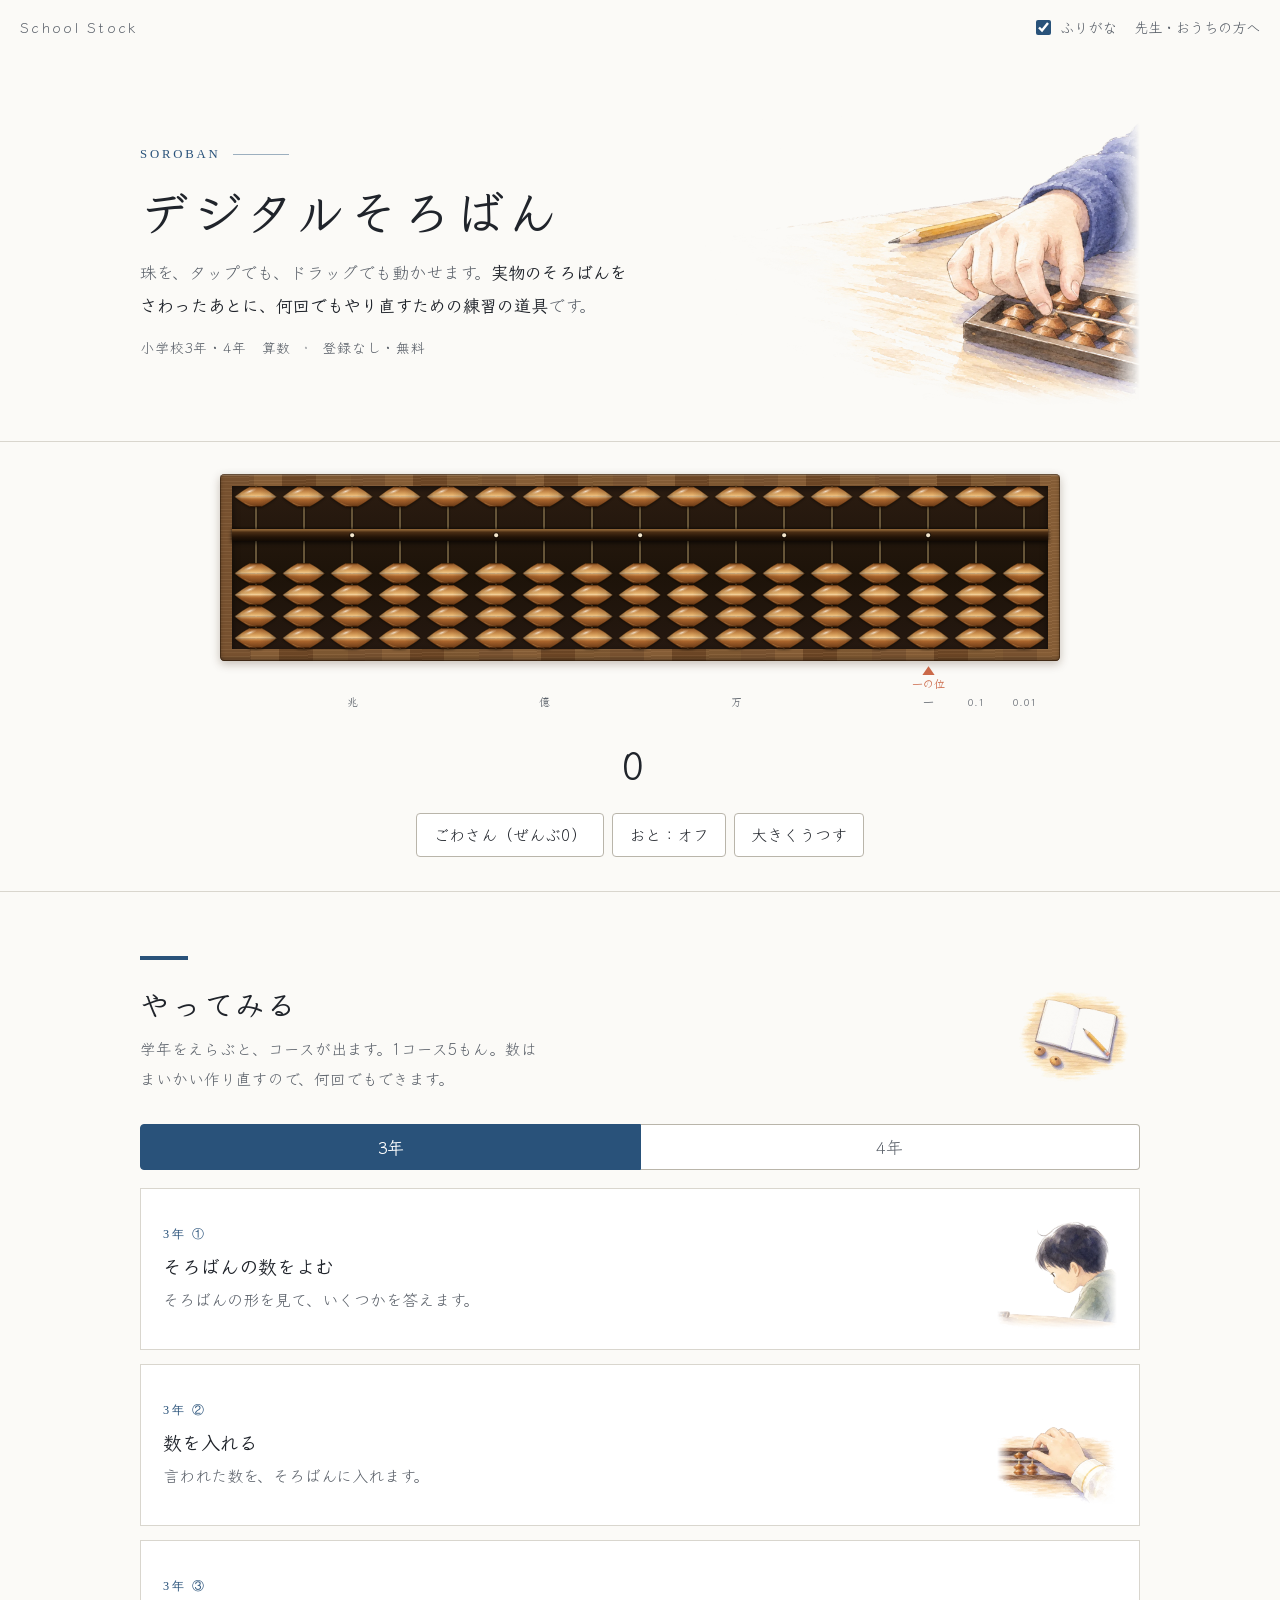
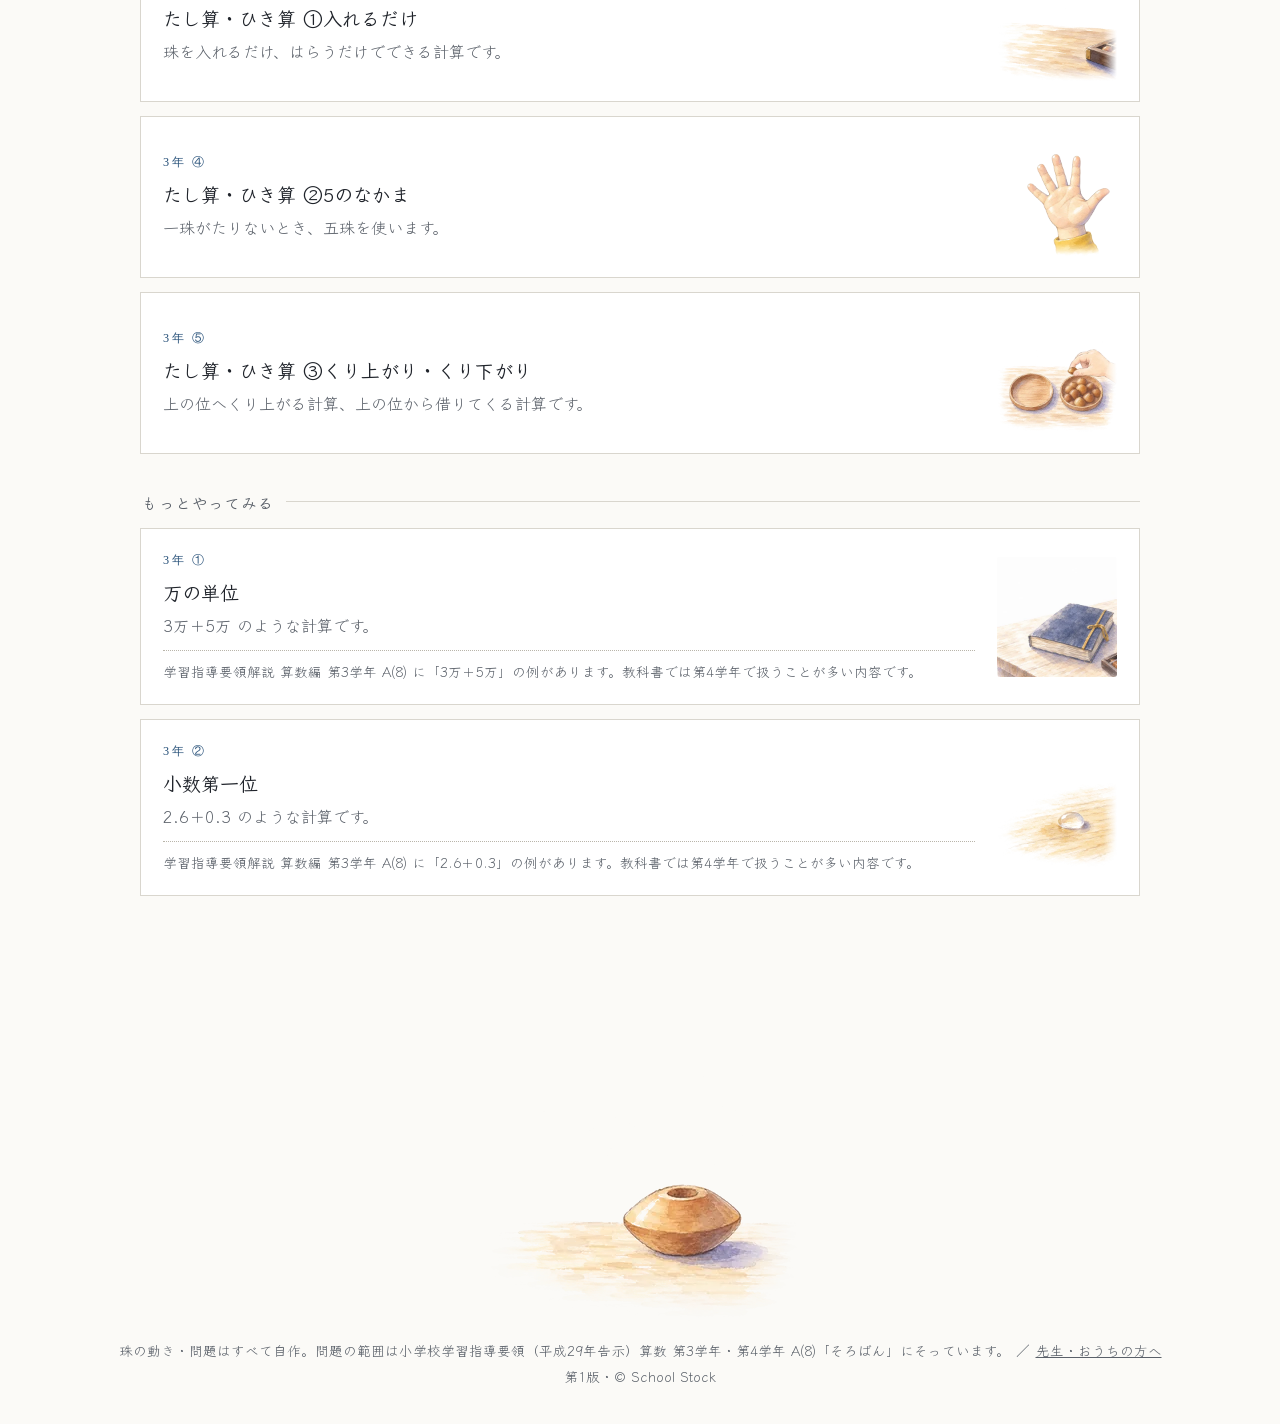
==== index.html @ 8eaa0b6b "デジタルそろばん 第1版 ブラウザでさわれる、本物に近いそろばん。珠はタップでもドラッグでも動き、 実物と同じ連動（一珠をまとめて上げ下げ）と慣性・木の音（既定オフ）がある。  小学校学習指導要領（平" ====
<!doctype html>
<html lang="ja">
  <head>
    <meta charset="utf-8">
    <meta name="viewport" content="width=device-width, initial-scale=1">
    <meta name="description" content="ブラウザでさわれる、本物に近いそろばん。珠はタップでもドラッグでも動きます。小学校3年・4年の算数（学習指導要領 A(8) そろばん）にそった練習問題つき。登録なし・無料。">
    <title>デジタルそろばん | School Stock</title>
    <link rel="preconnect" href="https://fonts.googleapis.com">
    <link rel="preconnect" href="https://fonts.gstatic.com" crossorigin>
    <link href="https://fonts.googleapis.com/css2?family=Klee+One:wght@400;600&display=swap" rel="stylesheet">
    <link rel="stylesheet" href="assets/styles.css?v=1">
    <link rel="stylesheet" href="assets/soroban.css?v=1">
    <link rel="stylesheet" href="assets/drill.css?v=1">
  </head>
  <body>

    <!-- 珠のかたち。1つだけ描いて、85こぶん使いまわす。 -->
    <svg width="0" height="0" style="position:absolute" aria-hidden="true" focusable="false"><defs>
      <linearGradient id="sbUp" x1="0" y1="0" x2="0" y2="1">
        <stop offset="0"   stop-color="#8b5224"/>
        <stop offset=".30" stop-color="#b3743a"/>
        <stop offset=".74" stop-color="#dfa964"/>
        <stop offset="1"   stop-color="#f2cd93"/>
      </linearGradient>
      <linearGradient id="sbDn" x1="0" y1="0" x2="0" y2="1">
        <stop offset="0"   stop-color="#dba463"/>
        <stop offset=".30" stop-color="#a9642c"/>
        <stop offset=".78" stop-color="#7b451c"/>
        <stop offset="1"   stop-color="#5c3212"/>
      </linearGradient>
      <linearGradient id="sbSide" x1="0" y1="0" x2="1" y2="0">
        <stop offset="0"   stop-color="#331906" stop-opacity=".62"/>
        <stop offset=".17" stop-color="#331906" stop-opacity=".14"/>
        <stop offset=".40" stop-color="#331906" stop-opacity="0"/>
        <stop offset=".62" stop-color="#331906" stop-opacity="0"/>
        <stop offset=".84" stop-color="#331906" stop-opacity=".18"/>
        <stop offset="1"   stop-color="#331906" stop-opacity=".66"/>
      </linearGradient>
      <radialGradient id="sbSpec" cx=".5" cy=".5" r=".5">
        <stop offset="0"   stop-color="#fff7ea" stop-opacity=".8"/>
        <stop offset=".5"  stop-color="#fff7ea" stop-opacity=".24"/>
        <stop offset="1"   stop-color="#fff7ea" stop-opacity="0"/>
      </radialGradient>
      <symbol id="bead" viewBox="0 0 120 60" preserveAspectRatio="none">
        <!-- 上半分：木を挽いたゆるい丸みをつける -->
        <path d="M2 30 C18 17 30 9 44 2 L76 2 C90 9 102 17 118 30 Z" fill="url(#sbUp)"/>
        <!-- 下半分 -->
        <path d="M2 30 C18 43 30 51 44 58 L76 58 C90 51 102 43 118 30 Z" fill="url(#sbDn)"/>
        <!-- 左右の端は向こうへ回りこむので落とす -->
        <path d="M2 30 C18 17 30 9 44 2 L76 2 C90 9 102 17 118 30 C102 43 90 51 76 58 L44 58 C30 51 18 43 2 30 Z" fill="url(#sbSide)"/>
        <!-- いちばん太いところの光 -->
        <path d="M6 30 H114" stroke="#ffeacb" stroke-opacity=".55" stroke-width="1.6" stroke-linecap="round"/>
        <!-- 下からの照り返し -->
        <path d="M30 47 C44 54 52 56 60 56.6" stroke="#f0bd7c" stroke-opacity=".28" stroke-width="2.2" fill="none" stroke-linecap="round"/>
        <!-- 映りこみ -->
        <ellipse cx="44" cy="15" rx="21" ry="6" fill="url(#sbSpec)" transform="rotate(-21 44 15)"/>
        <!-- 軸の通る穴のふち -->
        <path d="M44 3 H76" stroke="#3d1f08" stroke-opacity=".6" stroke-width="3"/>
        <path d="M44 57" stroke="none"/>
        <path d="M44 57 H76" stroke="#280f03" stroke-opacity=".65" stroke-width="3"/>
        <!-- 輪かく -->
        <path d="M2 30 C18 17 30 9 44 2 L76 2 C90 9 102 17 118 30 C102 43 90 51 76 58 L44 58 C30 51 18 43 2 30 Z" fill="none" stroke="#3f2207" stroke-opacity=".6" stroke-width="1.4"/>
      </symbol>
    </defs></svg>

    <header class="topbar">
      <a class="brand" href="https://a-tozak.github.io/School_Stock/">School Stock</a>
      <nav aria-label="ページ">
        <label class="ruby-switch"><input type="checkbox" id="rubyToggle" checked>ふりがな</label>
        <a href="about.html">先生・おうちの方へ</a>
      </nav>
    </header>

    <main>
      <section class="hero">
        <div class="hero-inner">
          <div class="hero-text">
            <p class="eyebrow">Soroban</p>
            <h1 class="page-title ja-phrase">デジタルそろばん</h1>
            <p class="lede ja-phrase">珠を、タップでも、ドラッグでも動かせます。<strong>実物のそろばんをさわったあとに、何回でもやり直すための練習の道具</strong>です。</p>
            <p class="hero-meta">小学校3年・4年　算数<span class="dot">・</span>登録なし・無料</p>
          </div>
          <p class="hero-art"><img src="assets/img/hero.webp" alt="そろばんの珠に指をのせている子どもの水彩" width="1200" height="800"></p>
        </div>
      </section>

      <section class="board-sec">
      <div class="soroban-wrap" id="sorobanWrap">
        <div class="soroban" id="soroban">
          <div class="board">
            <div class="field" id="field" role="group" aria-label="そろばん">
              <div class="beam" id="beam" aria-hidden="true"></div>
            </div>
          </div>
          <div class="ones-row"><div class="ones-marker" id="onesMarker" style="--i:14" role="slider"
               aria-label="一の位のいちを決める" aria-valuemin="8" aria-valuemax="16" aria-valuenow="14" tabindex="0">
            <span class="tri" aria-hidden="true">▲</span><span class="lbl">一の位</span>
          </div></div>
          <div class="places" id="places" aria-hidden="true"></div>
        </div>
      </div>

      <p class="readout" aria-live="polite">
        <span class="num" id="readNum">0</span>
        <span class="kanji" id="readKanji"></span>
      </p>

      <div class="board-tools">
        <button type="button" class="btn" id="clearBtn">ごわさん（ぜんぶ0）</button>
        <button type="button" class="btn hide-on-stage" id="fitBtn" aria-pressed="false" hidden>ぜんぶ見る</button>
        <button type="button" class="btn hide-on-stage" id="soundBtn" aria-pressed="false">おと：オフ</button>
        <button type="button" class="btn hide-on-stage" id="stageBtn">大きくうつす</button>
        <button type="button" class="btn stage-only" id="revealBtn" aria-pressed="false">数を出す</button>
        <button type="button" class="btn stage-exit" id="stageExit">もどる</button>
      </div>
      </section>

      <section class="drill block" id="drill" aria-labelledby="drillTitle">
       <div class="wrap">
        <div class="sec-head">
          <div class="sec-head-text">
            <h2 id="drillTitle" class="ja-phrase">やってみる</h2>
            <p class="sec-lede ja-phrase">学年をえらぶと、コースが出ます。1コース5もん。数はまいかい作り直すので、何回でもできます。</p>
          </div>
          <p class="sec-motif"><img src="assets/img/motif_yatte.webp" alt="えんぴつとノートの水彩" loading="lazy"></p>
        </div>

        <div class="grade-tabs" role="tablist" aria-label="学年">
          <button type="button" class="gtab is-on" role="tab" aria-selected="true"  data-grade="3">3年</button>
          <button type="button" class="gtab"       role="tab" aria-selected="false" data-grade="4">4年</button>
        </div>

        <div class="course-list" id="courseList"></div>

        <div class="quiz" id="quiz" hidden>
          <div class="quiz-head">
            <button type="button" class="btn quiz-back" id="quizBack">← コースをえらぶ</button>
            <p class="quiz-count"><span id="qNow">1</span> / <span id="qTotal">5</span>もん</p>
          </div>
          <p class="quiz-course" id="quizCourse"></p>
          <p class="quiz-ask ja-phrase" id="quizAsk"></p>

          <div class="quiz-input" id="quizInput" hidden>
            <label class="visually-hidden" for="ansBox">こたえ</label>
            <input id="ansBox" type="text" inputmode="decimal" autocomplete="off" autocapitalize="off" spellcheck="false" enterkeyhint="done" placeholder="数を打つ">
          </div>

          <div class="quiz-tools">
            <button type="button" class="btn primary" id="checkBtn">こたえあわせ</button>
            <button type="button" class="btn" id="hintBtn">ヒントを見る</button>
            <button type="button" class="btn" id="nextBtn" hidden>つぎのもんだい →</button>
          </div>

          <p class="why-note ja-phrase" id="whyNote" hidden></p>
          <p class="beat-say" id="beatSay" hidden></p>
          <p class="judge" id="judge" aria-live="polite" hidden></p>
        </div>
       </div>
      </section>
    </main>

    <footer class="site-foot">
      <p class="f-art"><img src="assets/img/footer.webp" alt="そろばんの珠がひとつ置かれた机の水彩" loading="lazy"></p>
      <p class="ja-phrase">珠の動き・問題はすべて自作。問題の範囲は小学校学習指導要領（平成29年告示）算数 第3学年・第4学年 A(8)「そろばん」にそっています。<span class="sep">／</span><a href="about.html">先生・おうちの方へ</a></p>
      <p>第1版・© School Stock</p>
    </footer>

    <script src="assets/abacus.js?v=1"></script>
    <script src="assets/sound.js?v=1"></script>
    <script src="assets/soroban.js?v=1"></script>
    <script src="data/courses.js?v=1"></script>
    <script src="assets/drill.js?v=1"></script>
  </body>
</html>
---- assets/styles.css ----
/* デジタルそろばん — 土台
   デジタル英語辞典・デジタル国語辞典と同じトークンと書体をそのまま借りている。 */
:root {
  --paper: #fbfaf7;
  --white: #ffffff;
  --ink: #20242b;
  --ink-soft: #5a6069;
  --line: #d9d6ce;
  --line-dark: #b9b5aa;
  --ai: #29527a;        /* 藍 = メイン */
  --ai-soft: #eef3f8;
  --shu: #c3502b;       /* 朱 = 強調（最小限） */
  --midori: #2f7a54;    /* 正解のしるしにだけ使う */
  --font: "Klee One", "Klee", "UD デジタル 教科書体 N-R", "UDDigiKyokashoN-R", "Hiragino Sans", "Hiragino Kaku Gothic ProN", "Yu Gothic", system-ui, sans-serif;
  font-family: var(--font);
  font-size: 17px;
}

* { box-sizing: border-box; }
body {
  margin: 0;
  color: var(--ink);
  background: var(--paper);
  line-height: 1.85;
  line-break: strict;
  -webkit-text-size-adjust: 100%;
}
button, input, select { font: inherit; color: inherit; }
button { cursor: pointer; background: none; border: none; padding: 0; }
a { color: var(--ai); }
h1, h2, h3, p, dl, dd, figure, ol, ul { margin: 0; }
ol, ul { padding: 0; list-style: none; }
[hidden] { display: none !important; }

.visually-hidden {
  position: absolute; width: 1px; height: 1px;
  margin: -1px; padding: 0; overflow: hidden;
  clip: rect(0 0 0 0); border: 0;
}
.inner { width: min(1120px, calc(100% - 40px)); margin: 0 auto; }
.ja-phrase { word-break: auto-phrase; text-wrap: pretty; }
.nowrap-term { white-space: nowrap; }

/* ふりがな */
ruby { ruby-align: center; }
rt { font-size: 0.5em; font-weight: 400; color: var(--ink-soft); letter-spacing: 0; }
body.no-ruby rt { display: none; }

/* ===== 上の帯 ===== */
.topbar {
  display: flex; align-items: center; justify-content: space-between;
  gap: 12px; padding: 14px 20px; font-size: 0.85rem;
}
.topbar .brand { color: var(--ink-soft); text-decoration: none; letter-spacing: 0.16em; }
.topbar nav { display: flex; align-items: center; gap: 18px; }
.topbar nav a { color: var(--ink-soft); text-decoration: none; white-space: nowrap; }
.topbar nav a:hover { color: var(--ink); text-decoration: underline; }
.topbar .brand { white-space: nowrap; }
.ruby-switch { display: inline-flex; align-items: center; gap: 6px; color: var(--ink-soft); cursor: pointer; white-space: nowrap; }
.ruby-switch input { width: 15px; height: 15px; accent-color: var(--ai); }

/* ===== 下の帯 ===== */
.site-foot {
  padding: 26px 20px 34px; text-align: center;
  font-size: 0.8rem; color: var(--ink-soft); line-height: 1.9;
}
.site-foot a { color: var(--ink-soft); }
.site-foot .sep { margin: 0 6px; }

/* ===== ボタンの型（藍1色・角丸は最小） ===== */
.btn {
  display: inline-flex; align-items: center; justify-content: center; gap: 6px;
  min-height: 44px; padding: 0 16px;
  border: 1.5px solid var(--line-dark); border-radius: 4px;
  background: var(--white); color: var(--ink);
  font-size: 0.95rem; white-space: nowrap;
  transition: border-color .12s, background .12s;
}
.btn:hover { border-color: var(--ai); }
.btn:active { background: var(--ai-soft); }
.btn.is-on { border-color: var(--ai); background: var(--ai-soft); color: var(--ai); }
.btn.primary { background: var(--ai); border-color: var(--ai); color: #fff; }
.btn.primary:hover { background: #1f4160; }
.btn:focus-visible { outline: 3px solid var(--ai); outline-offset: 2px; }

@media (max-width: 600px) {
  .topbar { padding: 12px 14px; font-size: 0.78rem; }
  .topbar nav { gap: 10px; }
  .topbar .brand { letter-spacing: 0.08em; }
}
@media (prefers-reduced-motion: reduce) {
  * { transition: none !important; animation: none !important; }
}
---- assets/soroban.css ----
/* デジタルそろばん — 盤の描画
   ここだけ design-system のフラット原則の外。UIではなく「教具そのものの再現」なので、
   木目と立体感を入れる。まわりのボタン・パネルは styles.css の型のまま。 */

.soroban-wrap {
  /* 指で押せる大きさを下限にする。せまい画面でははみ出して横にスクロールする。
     「ぜんぶ見る」を押すと、17けたを縮めて画面に収める。 */
  --pitch: clamp(34px, calc((100vw - 48px) / 17), 48px);
  --bw: calc(var(--pitch) * 0.90);
  --u: calc(var(--bw) / 2);                    /* 珠の高さ＝たての1めもり */
  --beam: max(8px, calc(var(--u) * 0.54));
  --frame: max(9px, calc(var(--u) * 0.55));
  display: flex; flex-direction: column; align-items: center;
  padding: 6px 0 2px;
  overflow-x: auto;
  overscroll-behavior-x: contain;
}
.soroban-wrap::-webkit-scrollbar { height: 6px; }
.soroban-wrap::-webkit-scrollbar-thumb { background: var(--line-dark); border-radius: 3px; }

.soroban { flex: none; user-select: none; -webkit-user-select: none; touch-action: none; }
/* ぜんぶ見る（17けたを画面幅に収める） */
.soroban-wrap.fit-all { --pitch: calc((100vw - 34px) / 17); overflow-x: hidden; }

/* ===== 木の枠 ===== */
.board {
  position: relative;
  padding: var(--frame);
  border-radius: calc(var(--frame) * 0.35);
  background:
    linear-gradient(180deg, rgba(255,246,230,.20) 0 2px, rgba(0,0,0,0) 2px),
    repeating-linear-gradient(179deg,
      rgba(255,236,208,.055) 0 1px, rgba(0,0,0,.05) 1px 3px, rgba(255,236,208,.03) 3px 4px, rgba(0,0,0,.035) 4px 7px),
    repeating-linear-gradient(91deg,
      #7b5431 0 34px, #8a6038 34px 62px, #6f4826 62px 96px, #815a33 96px 131px),
    #7a5330;
  box-shadow:
    0 1px 0 rgba(255,240,220,.28) inset,
    0 -2px 4px rgba(0,0,0,.35) inset,
    0 3px 10px rgba(58,32,12,.28);
}
.board::after {                      /* 枠のふちの陰 */
  content: ""; position: absolute; inset: 0; pointer-events: none;
  border-radius: inherit;
  box-shadow: 0 0 0 1px rgba(40,22,8,.55) inset;
}

/* ===== 枠の内がわ ===== */
.field {
  position: relative;
  display: flex;
  background: linear-gradient(180deg, #2b1c11 0%, #1d1309 55%, #251810 100%);
  box-shadow: 0 2px 7px rgba(0,0,0,.55) inset;
}

/* ===== 桁 ===== */
.rod {
  position: relative; flex: none;
  width: var(--pitch);
  height: calc(7 * var(--u) + var(--beam));
}
.rail {
  position: absolute; top: 0; bottom: 0; left: 50%;
  width: max(2px, calc(var(--u) * 0.12));
  margin-left: calc(max(2px, calc(var(--u) * 0.12)) / -2);
  background: linear-gradient(90deg, #4a3a22 14%, #9d8a63 48%, #56452b 84%);
  box-shadow: 0 0 2px rgba(0,0,0,.6);
}
.rod.is-lit .rail { background: linear-gradient(90deg, #7c6a44, #f0dcb0 45%, #8c7650); }

/* ===== 珠 ===== */
.bead {
  position: absolute; left: 50%;
  width: var(--bw); height: var(--u);
  margin-left: calc(var(--bw) / -2);
  display: block;
  filter: drop-shadow(0 1px 1px rgba(0,0,0,.45));
  transition: transform 110ms cubic-bezier(.22,.85,.3,1);
  transform: translateY(calc(var(--y, 0) * var(--u)));
}
.bead.heaven { top: 0; }
.bead.earth  { top: calc(2 * var(--u) + var(--beam)); }
.soroban.is-dragging .bead { transition: none; }

/* ヒントで光らせる珠 */
.bead.is-hint { animation: beadPulse 1.1s ease-in-out infinite; }
@keyframes beadPulse {
  0%, 100% { filter: drop-shadow(0 1px 1px rgba(0,0,0,.45)); }
  50%      { filter: drop-shadow(0 0 7px #ffd98a) drop-shadow(0 0 14px #ffb347); }
}

/* ===== 梁（はり） ===== */
.beam {
  position: absolute; left: 0; right: 0;
  top: calc(2 * var(--u));
  height: var(--beam);
  background:
    linear-gradient(180deg, #8a6134 0 8%, #4a2d14 26%, #221307 68%, #120a03 100%);
  box-shadow: 0 2px 4px rgba(0,0,0,.65), 0 -1px 2px rgba(0,0,0,.45);
  pointer-events: none;
}
.beam .dot {
  position: absolute; top: 50%; left: calc((var(--i) + 0.5) * var(--pitch));
  width: max(3px, calc(var(--u) * 0.17)); aspect-ratio: 1;
  margin: 0; transform: translate(-50%, -50%);
  border-radius: 50%; background: #f3e6cd;
  box-shadow: 0 0 0 1px rgba(0,0,0,.4);
}

/* ===== 一の位のしるし ===== */
.ones-row {
  position: relative;
  height: 30px;
  margin: 2px var(--frame) 0;
}
.ones-marker {
  position: absolute; top: 0;
  left: calc((var(--i) + 0.5) * var(--pitch));
  transform: translateX(-50%);
  display: flex; flex-direction: column; align-items: center;
  color: var(--shu); cursor: grab; touch-action: none;
  transition: left 140ms cubic-bezier(.22,.85,.3,1);
}
.ones-marker:active { cursor: grabbing; }
.ones-marker .tri { font-size: 13px; line-height: 1; }
.ones-marker .lbl { font-size: 11px; line-height: 1.4; white-space: nowrap; }
.ones-marker.is-locked { cursor: default; opacity: .85; }

/* ===== 位の名前 ===== */
.places {
  position: relative; height: 18px;
  margin: 0 var(--frame) 4px;
  color: var(--ink-soft);
}
.places span {
  position: absolute; top: 0;
  left: calc((var(--i) + 0.5) * var(--pitch));
  transform: translateX(-50%);
  font-size: 11px; line-height: 1.5; white-space: nowrap;
}

/* ===== 読み取った数 ===== */
.readout {
  display: flex; flex-wrap: wrap; align-items: baseline; justify-content: center;
  gap: 4px 14px; margin: 10px auto 0; text-align: center;
}
.readout .num {
  font-size: clamp(1.5rem, 5.5vw, 2.3rem); font-weight: 600;
  letter-spacing: 0.02em; color: var(--ink);
  font-variant-numeric: tabular-nums;
}
.readout .kanji { font-size: 0.95rem; color: var(--ink-soft); }

/* ===== 盤のまわりのボタン ===== */
.board-tools {
  display: flex; flex-wrap: wrap; gap: 8px; justify-content: center;
  margin-top: 14px;
}

/* ===== 大きくうつすモード ===== */
body.stage { background: #14100c; }
body.stage .topbar,
body.stage .site-foot,
body.stage .drill,
body.stage .intro,
body.stage .board-tools .hide-on-stage { display: none !important; }
body.stage .soroban-wrap {
  --pitch: clamp(26px, calc((100vw - 40px) / 17), 96px);
  min-height: 100svh; justify-content: center; padding: 0;
}
/* 大きくうつしているときは、数をいったん伏せる。
   「いくつでしょう」と聞いてから出せるように。 */
body.stage .readout { position: fixed; top: 22px; left: 0; right: 0; margin: 0; }
body.stage .readout .num { color: #f6ecdc; }
body.stage .readout .kanji { color: #b6a892; }
body.stage .places { color: #b6a892; }
body.stage:not(.reveal) .readout { visibility: hidden; }
body.stage .stage-exit, body.stage .stage-only { display: inline-flex !important; }
.stage-exit, .stage-only { display: none; }
body.stage .board-tools { position: fixed; left: 50%; transform: translateX(-50%); bottom: 18px; margin: 0; }

@media (max-width: 600px) {
  .ones-marker .lbl { font-size: 10px; }
  .places span { font-size: 10px; }
}

/* ===== 使わない桁を落とす（3年の面）=====
   桁を消さずに暗くする。本物のそろばんは17桁のままで、見るところだけ明るくする。 */
.rod.is-dim .bead { opacity: .5; filter: saturate(.45) brightness(.72); }
.rod.is-dim .rail { opacity: .6; }
.rod.is-dim { pointer-events: none; }
.rod.is-dim .bead.is-hint { animation: none; }

/* ===== 手順の言いかた（1手ずつ）===== */
.beat-say {
  margin-top: 12px; padding: 10px 14px;
  border-left: 3px solid var(--ai);
  font-size: 1rem; color: var(--ink);
}
.beat-say b { color: var(--ai); font-weight: 600; }
.beat-say .why {
  display: block; margin-top: 4px;
  font-size: 0.88rem; color: var(--ink-soft);
  word-break: auto-phrase; text-wrap: pretty;
}

/* せまくて字が重なるときだけ、小数第二位の名前を下の段におろす */
.soroban-wrap.fit-all .places { height: 32px; }
.soroban-wrap.fit-all .places span { font-size: 10px; }
.soroban-wrap.fit-all .places span[data-row="2"] { top: 14px; }
---- assets/drill.css ----
/* デジタルそろばん — 上の説明と、問題のところ */

/* ===== 面の作り =====
   研究大会サイト（rika-kentaikai-2026）と同じ組み方にそろえている。
   面は色で塗り分けず、1本の細い罫で分ける。見出しの前に藍の短い棒を置く。 */
.wrap { width: min(1000px, calc(100% - 44px)); margin: 0 auto; }
.block { padding: 64px 0 74px; }
.block + .block,
.board-sec + .block { border-top: 1px solid var(--line); }

.eyebrow {
  display: flex; align-items: center; gap: 12px;
  font-family: Georgia, "Times New Roman", serif;
  font-size: 0.75rem; letter-spacing: 0.22em; text-transform: uppercase;
  color: var(--ai); margin-bottom: 10px;
}
.eyebrow::after { content: ""; height: 1px; width: 56px; background: var(--ai); opacity: .45; }

/* ===== ヒーロー ===== */
.hero { border-bottom: 1px solid var(--line); }
.hero-inner {
  width: min(1000px, calc(100% - 44px)); margin: 0 auto;
  padding: 44px 0 36px;
  display: grid; grid-template-columns: minmax(0, 54%) minmax(0, 46%);
  gap: 20px; align-items: center;
}
.hero-text { min-width: 0; }
.page-title {
  font-size: clamp(1.8rem, 5.2vw, 2.9rem); font-weight: 600;
  letter-spacing: 0.08em; line-height: 1.35; margin-bottom: 12px;
}
.lede {
  font-size: 1rem; color: var(--ink-soft); line-height: 1.95;
  max-width: 30em;
}
.lede strong { color: var(--ink); font-weight: 600; }
.hero-meta {
  margin-top: 14px; font-size: 0.82rem; color: var(--ink-soft);
  letter-spacing: 0.06em;
}
.hero-meta .dot { margin: 0 8px; opacity: .5; }
.hero-art { margin: 0; min-width: 0; }
.hero-art img { width: 100%; height: auto; display: block; }

/* ===== そろばんの節 ===== */
.board-sec { padding: 26px 0 34px; }

/* ===== 節の見出し ===== */
.sec-head {
  display: flex; align-items: flex-end; gap: 26px;
  justify-content: space-between; margin-bottom: 30px;
}
.sec-head-text { flex: 1; min-width: 0; }
.sec-head-text::before {
  content: ""; display: block;
  width: 48px; height: 4px; background: var(--ai); margin-bottom: 20px;
}
.sec-head h2 {
  font-size: clamp(1.3rem, 3vw, 1.75rem); font-weight: 600;
  letter-spacing: 0.06em; line-height: 1.55;
}
.sec-lede {
  margin-top: 8px; font-size: 0.92rem; color: var(--ink-soft);
  line-height: 1.9; max-width: 32em;
}
.sec-motif { width: 132px; flex-shrink: 0; margin: 0 0 -6px; }
.sec-motif img { width: 100%; height: auto; display: block; }

.grade-tabs { display: flex; gap: 0; margin: 16px 0 18px; }
.gtab {
  flex: 1; min-height: 46px; padding: 0 10px;
  border: 1.5px solid var(--line-dark); background: var(--white);
  color: var(--ink-soft); font-size: 1rem;
}
.gtab + .gtab { border-left: none; }
.gtab:first-child { border-radius: 4px 0 0 4px; }
.gtab:last-child { border-radius: 0 4px 4px 0; }
.gtab.is-on { background: var(--ai); border-color: var(--ai); color: #fff; font-weight: 600; }
.gtab:focus-visible { outline: 3px solid var(--ai); outline-offset: 2px; }

.course-group + .course-group { margin-top: 34px; }
.group-title {
  display: flex; align-items: center; gap: 12px;
  font-size: 0.9rem; color: var(--ink-soft); letter-spacing: 0.1em;
  margin-bottom: 12px; padding-left: 2px;
}
.group-title::after { content: ""; flex: 1; height: 1px; background: var(--line); }

.course {
  display: flex; align-items: center; gap: 22px;
  width: 100%; text-align: left;
  padding: 20px 22px; margin-bottom: 14px;
  border: 1px solid var(--line); border-radius: 0;
  background: var(--white);
  transition: border-color .12s, box-shadow .12s, transform .12s;
}
.course:hover { border-color: var(--ai); box-shadow: 4px 4px 0 var(--ai-soft); }
.course:focus-visible { outline: 3px solid var(--ai); outline-offset: 2px; }
.c-text { flex: 1; min-width: 0; }
.c-art { width: 120px; flex-shrink: 0; }
.c-art img { width: 100%; height: auto; display: block; }
/* 地が暗い絵（帳面・星空）は紙に溶けないので、そこだけ角をまるめて収める */
.c-art img.solid { border-radius: 3px; }

.cnum {
  display: block; font-family: Georgia, "Times New Roman", serif;
  font-size: 0.72rem; letter-spacing: 0.2em; color: var(--ai); margin-bottom: 5px;
}
.cname { display: block; font-size: 1.12rem; font-weight: 600; line-height: 1.6; }
.cdesc { display: block; font-size: 0.95rem; color: var(--ink-soft); line-height: 1.8; margin-top: 4px; }
.cnote {
  display: block; font-size: 0.8rem; color: var(--ink-soft);
  line-height: 1.75; margin-top: 10px; padding-top: 9px;
  border-top: 1px dotted var(--line-dark);
}

/* ===== 1問ずつ ===== */
.quiz { margin-top: 4px; }
.quiz-head { display: flex; align-items: center; justify-content: space-between; gap: 10px; }
.quiz-back { min-height: 40px; font-size: 0.88rem; }
.quiz-count { font-size: 0.85rem; color: var(--ink-soft); white-space: nowrap; }
.quiz-course {
  margin-top: 12px; font-size: 0.85rem; color: var(--ai);
  letter-spacing: 0.06em;
}
.quiz-ask { margin-top: 4px; font-size: 1.05rem; line-height: 1.8; }
.quiz-ask .formula {
  display: block; font-size: clamp(1.3rem, 5vw, 1.9rem); font-weight: 600;
  letter-spacing: 0.04em; line-height: 1.5; margin: 2px 0 4px;
}
.quiz-ask .howto { display: block; font-size: 1rem; color: var(--ink-soft); }
.quiz-ask .big { font-size: clamp(1.3rem, 5vw, 1.9rem); }

.quiz-input { margin-top: 12px; }
#ansBox {
  width: min(280px, 100%); height: 52px; padding: 0 16px;
  font-size: 1.2rem; letter-spacing: 0.04em;
  border: 1.5px solid var(--line-dark); border-radius: 4px;
  background: var(--white); outline: none;
  -webkit-appearance: none; appearance: none;
}
#ansBox:focus { border-color: var(--ai); }

.choices { display: grid; grid-template-columns: repeat(2, 1fr); gap: 8px; margin-top: 12px; }
.choice { min-height: 52px; font-size: 1.05rem; }

.quiz-tools { display: flex; flex-wrap: wrap; gap: 8px; margin-top: 14px; }

.judge {
  margin-top: 12px; padding: 11px 14px;
  border-left: 3px solid var(--line-dark);
  font-size: 0.95rem; line-height: 1.8;
  word-break: auto-phrase; text-wrap: pretty;
}
.judge.is-ok   { border-left-color: var(--ai); color: var(--ai); font-weight: 600; }
.judge.is-ng   { border-left-color: var(--line-dark); color: var(--ink); }
.judge.is-wait { border-left-color: var(--line-dark); color: var(--ink-soft); }

@media (max-width: 860px) {
  .hero-inner { grid-template-columns: 1fr; gap: 10px; padding: 26px 0 24px; }
  .hero-art { order: -1; width: min(420px, 100%); margin: 0 auto; }
  .hero-text { text-align: center; }
  .lede, .hero-meta { margin-left: auto; margin-right: auto; }
  .eyebrow { justify-content: center; }
  .eyebrow::after { width: 36px; }
  .sec-head-text::before { margin-left: 0; }
}
@media (max-width: 600px) {
  .choices { grid-template-columns: 1fr; }
  .block { padding: 44px 0 50px; }
  .sec-motif { width: 88px; }
  .sec-head { gap: 16px; margin-bottom: 24px; }
  .course { gap: 14px; padding: 16px 16px; }
  .c-art { width: 84px; }
  .cname { font-size: 1.05rem; }
}

/* なぜそう動かすか（コースの1問目だけ／2けたの回はいつも） */
.why-note {
  margin-top: 12px; padding: 11px 14px;
  background: var(--ai-soft); border-left: 3px solid var(--ai);
  font-size: 0.98rem; line-height: 1.8; color: var(--ink);
  word-break: auto-phrase; text-wrap: pretty;
}
.why-note strong { font-weight: 600; }
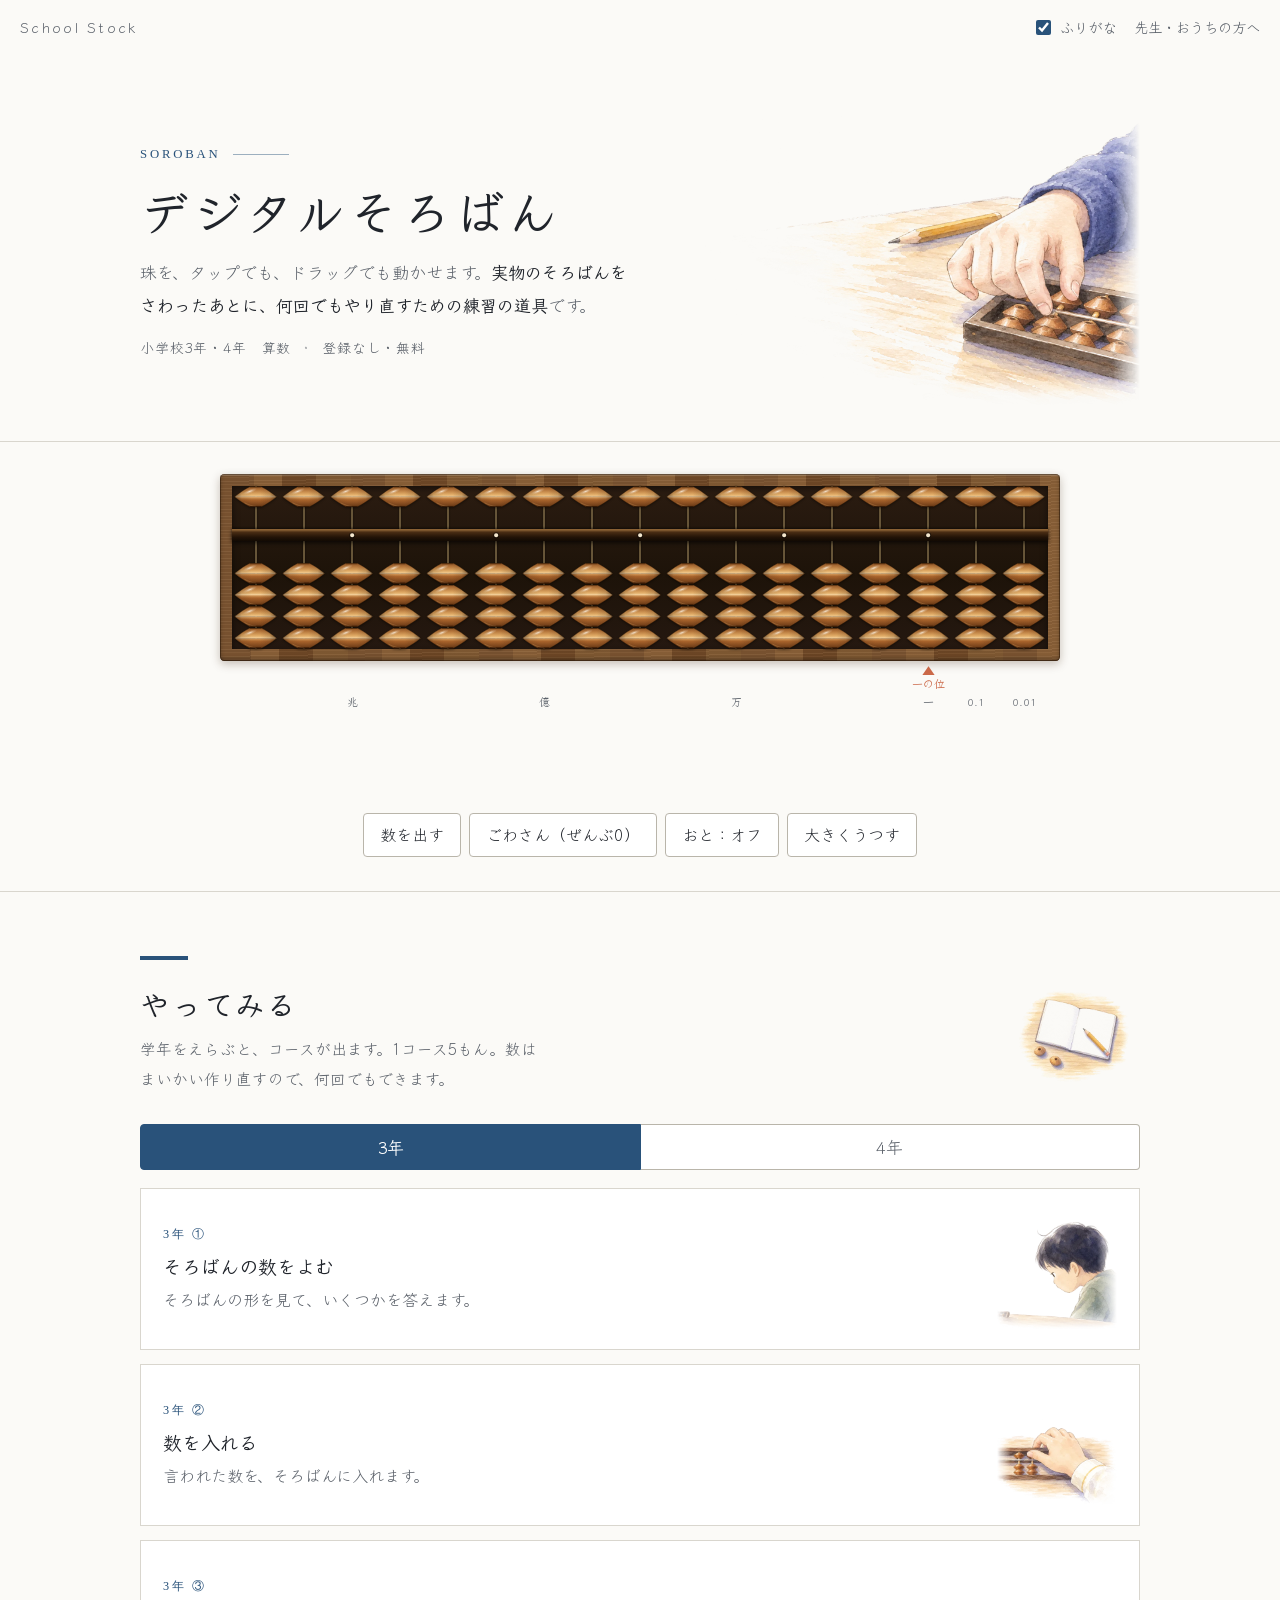
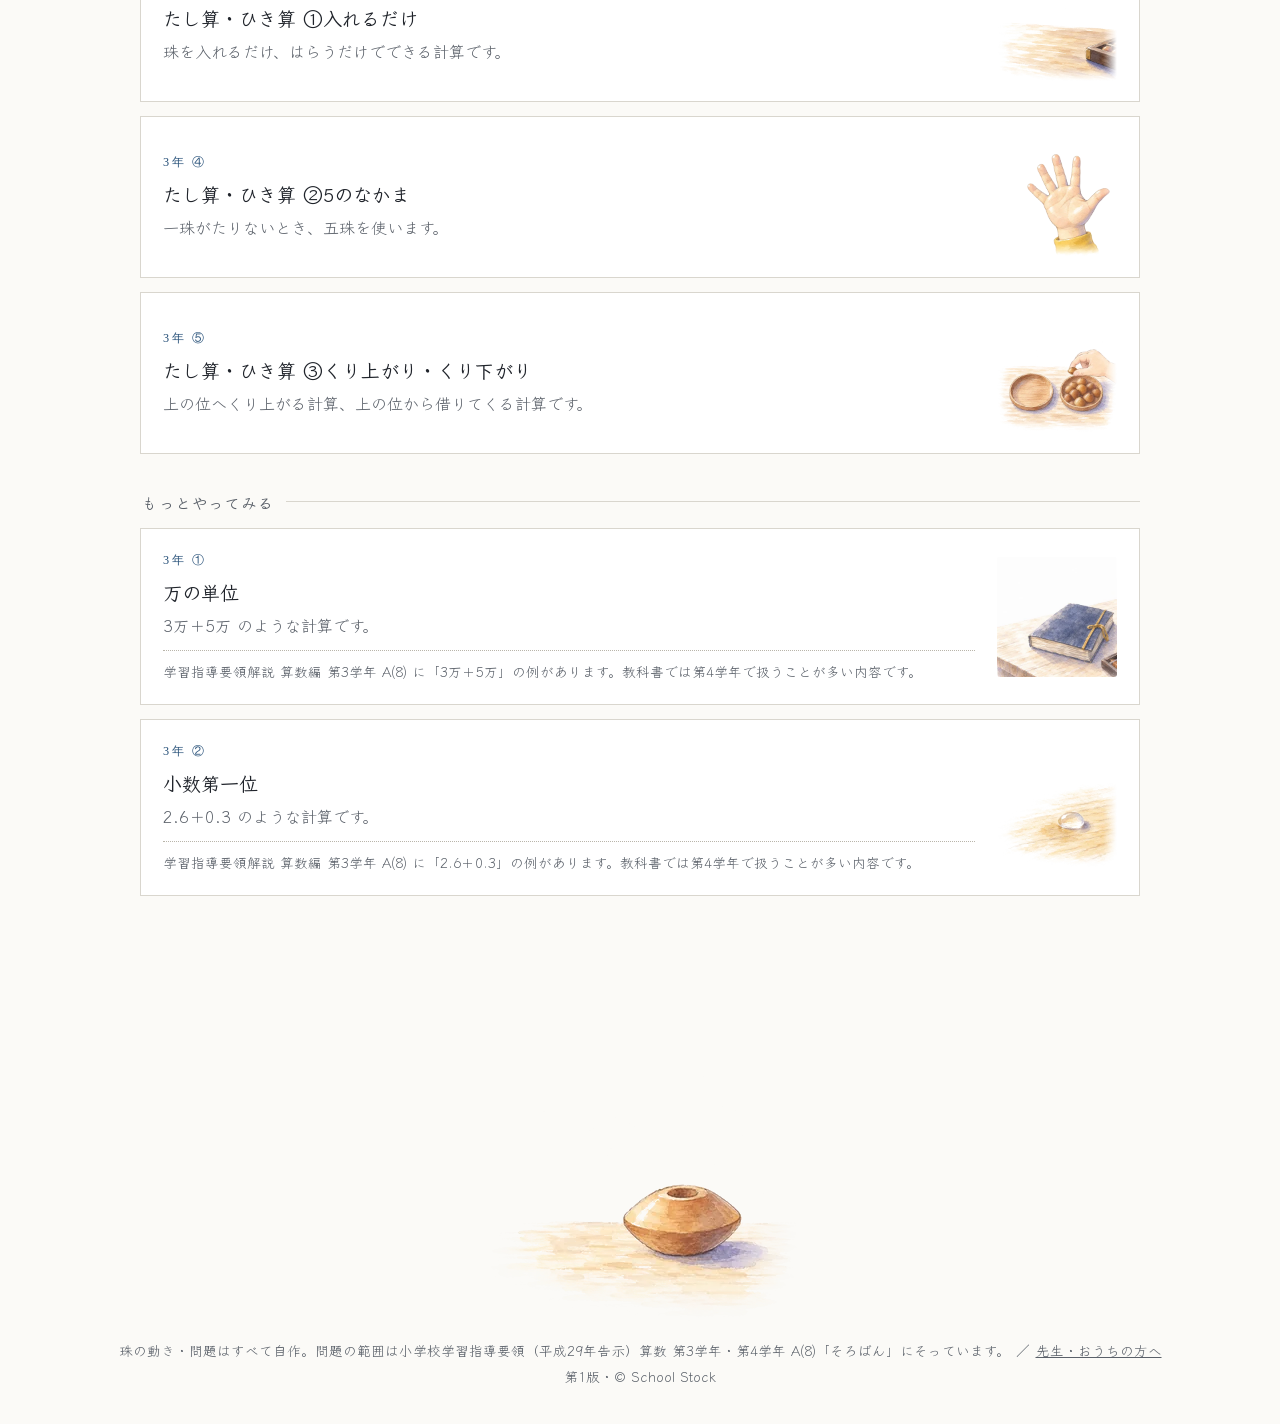
==== commit b12512c6: "数はふだん伏せる／大きくうつすときの重なりを直す - 読み取った数を自動で出すのをやめ、「数を出す」で見せる形にした。   珠を読むのが先で、数はたしかめに使うもの。場所は空けたまま隠すので、   出" ====
--- a/index.html
+++ b/index.html
@@ -8,9 +8,9 @@
     <link rel="preconnect" href="https://fonts.googleapis.com">
     <link rel="preconnect" href="https://fonts.gstatic.com" crossorigin>
     <link href="https://fonts.googleapis.com/css2?family=Klee+One:wght@400;600&display=swap" rel="stylesheet">
-    <link rel="stylesheet" href="assets/styles.css?v=1">
-    <link rel="stylesheet" href="assets/soroban.css?v=1">
-    <link rel="stylesheet" href="assets/drill.css?v=1">
+    <link rel="stylesheet" href="assets/styles.css?v=2">
+    <link rel="stylesheet" href="assets/soroban.css?v=2">
+    <link rel="stylesheet" href="assets/drill.css?v=2">
   </head>
   <body>
 
@@ -100,17 +100,17 @@
         </div>
       </div>
 
-      <p class="readout" aria-live="polite">
+      <p class="readout" id="readout" aria-live="polite">
         <span class="num" id="readNum">0</span>
         <span class="kanji" id="readKanji"></span>
       </p>
 
       <div class="board-tools">
+        <button type="button" class="btn" id="revealBtn" aria-pressed="false">数を出す</button>
         <button type="button" class="btn" id="clearBtn">ごわさん（ぜんぶ0）</button>
         <button type="button" class="btn hide-on-stage" id="fitBtn" aria-pressed="false" hidden>ぜんぶ見る</button>
         <button type="button" class="btn hide-on-stage" id="soundBtn" aria-pressed="false">おと：オフ</button>
         <button type="button" class="btn hide-on-stage" id="stageBtn">大きくうつす</button>
-        <button type="button" class="btn stage-only" id="revealBtn" aria-pressed="false">数を出す</button>
         <button type="button" class="btn stage-exit" id="stageExit">もどる</button>
       </div>
       </section>
@@ -165,10 +165,10 @@
       <p>第1版・© School Stock</p>
     </footer>
 
-    <script src="assets/abacus.js?v=1"></script>
-    <script src="assets/sound.js?v=1"></script>
-    <script src="assets/soroban.js?v=1"></script>
-    <script src="data/courses.js?v=1"></script>
-    <script src="assets/drill.js?v=1"></script>
+    <script src="assets/abacus.js?v=2"></script>
+    <script src="assets/sound.js?v=2"></script>
+    <script src="assets/soroban.js?v=2"></script>
+    <script src="data/courses.js?v=2"></script>
+    <script src="assets/drill.js?v=2"></script>
   </body>
 </html>
--- a/assets/soroban.css
+++ b/assets/soroban.css
@@ -139,11 +139,15 @@
   font-size: 11px; line-height: 1.5; white-space: nowrap;
 }
 
-/* ===== 読み取った数 ===== */
+/* ===== 読み取った数 =====
+   ふだんは伏せておく。珠を読むのが先で、数はたしかめに使うもの。
+   出したときに下が動かないよう、場所は空けたまま隠す。 */
 .readout {
   display: flex; flex-wrap: wrap; align-items: baseline; justify-content: center;
   gap: 4px 14px; margin: 10px auto 0; text-align: center;
-}
+  visibility: hidden;
+}
+body.reveal .readout { visibility: visible; }
 .readout .num {
   font-size: clamp(1.5rem, 5.5vw, 2.3rem); font-weight: 600;
   letter-spacing: 0.02em; color: var(--ink);
@@ -162,22 +166,28 @@
 body.stage .topbar,
 body.stage .site-foot,
 body.stage .drill,
-body.stage .intro,
-body.stage .board-tools .hide-on-stage { display: none !important; }
+body.stage .hero,
+body.stage .hide-on-stage { display: none !important; }
+/* 盤は画面の真ん中。上は数の席、下はボタンの席をあけておく（重ならないように） */
+body.stage .board-sec {
+  min-height: 100svh;
+  display: flex; flex-direction: column; justify-content: center;
+  padding: 92px 0 96px;
+}
 body.stage .soroban-wrap {
-  --pitch: clamp(26px, calc((100vw - 40px) / 17), 96px);
-  min-height: 100svh; justify-content: center; padding: 0;
+  /* 映す場面なので、せまい画面でも17けたが全部入るようにする（下限を切らない） */
+  --pitch: min(96px, calc((100vw - 28px) / 17));
+  justify-content: center; padding: 0; overflow-x: hidden;
 }
 /* 大きくうつしているときは、数をいったん伏せる。
    「いくつでしょう」と聞いてから出せるように。 */
-body.stage .readout { position: fixed; top: 22px; left: 0; right: 0; margin: 0; }
+body.stage .readout { position: fixed; top: 20px; left: 0; right: 0; margin: 0; z-index: 3; }
 body.stage .readout .num { color: #f6ecdc; }
 body.stage .readout .kanji { color: #b6a892; }
 body.stage .places { color: #b6a892; }
-body.stage:not(.reveal) .readout { visibility: hidden; }
-body.stage .stage-exit, body.stage .stage-only { display: inline-flex !important; }
-.stage-exit, .stage-only { display: none; }
-body.stage .board-tools { position: fixed; left: 50%; transform: translateX(-50%); bottom: 18px; margin: 0; }
+body.stage .stage-exit { display: inline-flex !important; }
+.stage-exit { display: none; }
+body.stage .board-tools { position: fixed; left: 50%; transform: translateX(-50%); bottom: 18px; margin: 0; z-index: 3; }
 
 @media (max-width: 600px) {
   .ones-marker .lbl { font-size: 10px; }
@@ -208,3 +218,9 @@
 .soroban-wrap.fit-all .places { height: 32px; }
 .soroban-wrap.fit-all .places span { font-size: 10px; }
 .soroban-wrap.fit-all .places span[data-row="2"] { top: 14px; }
+/* 大きくうつすモードも、せまい画面では同じように段を分ける */
+@media (max-width: 760px) {
+  body.stage .places { height: 32px; }
+  body.stage .places span { font-size: 10px; }
+  body.stage .places span[data-row="2"] { top: 14px; }
+}
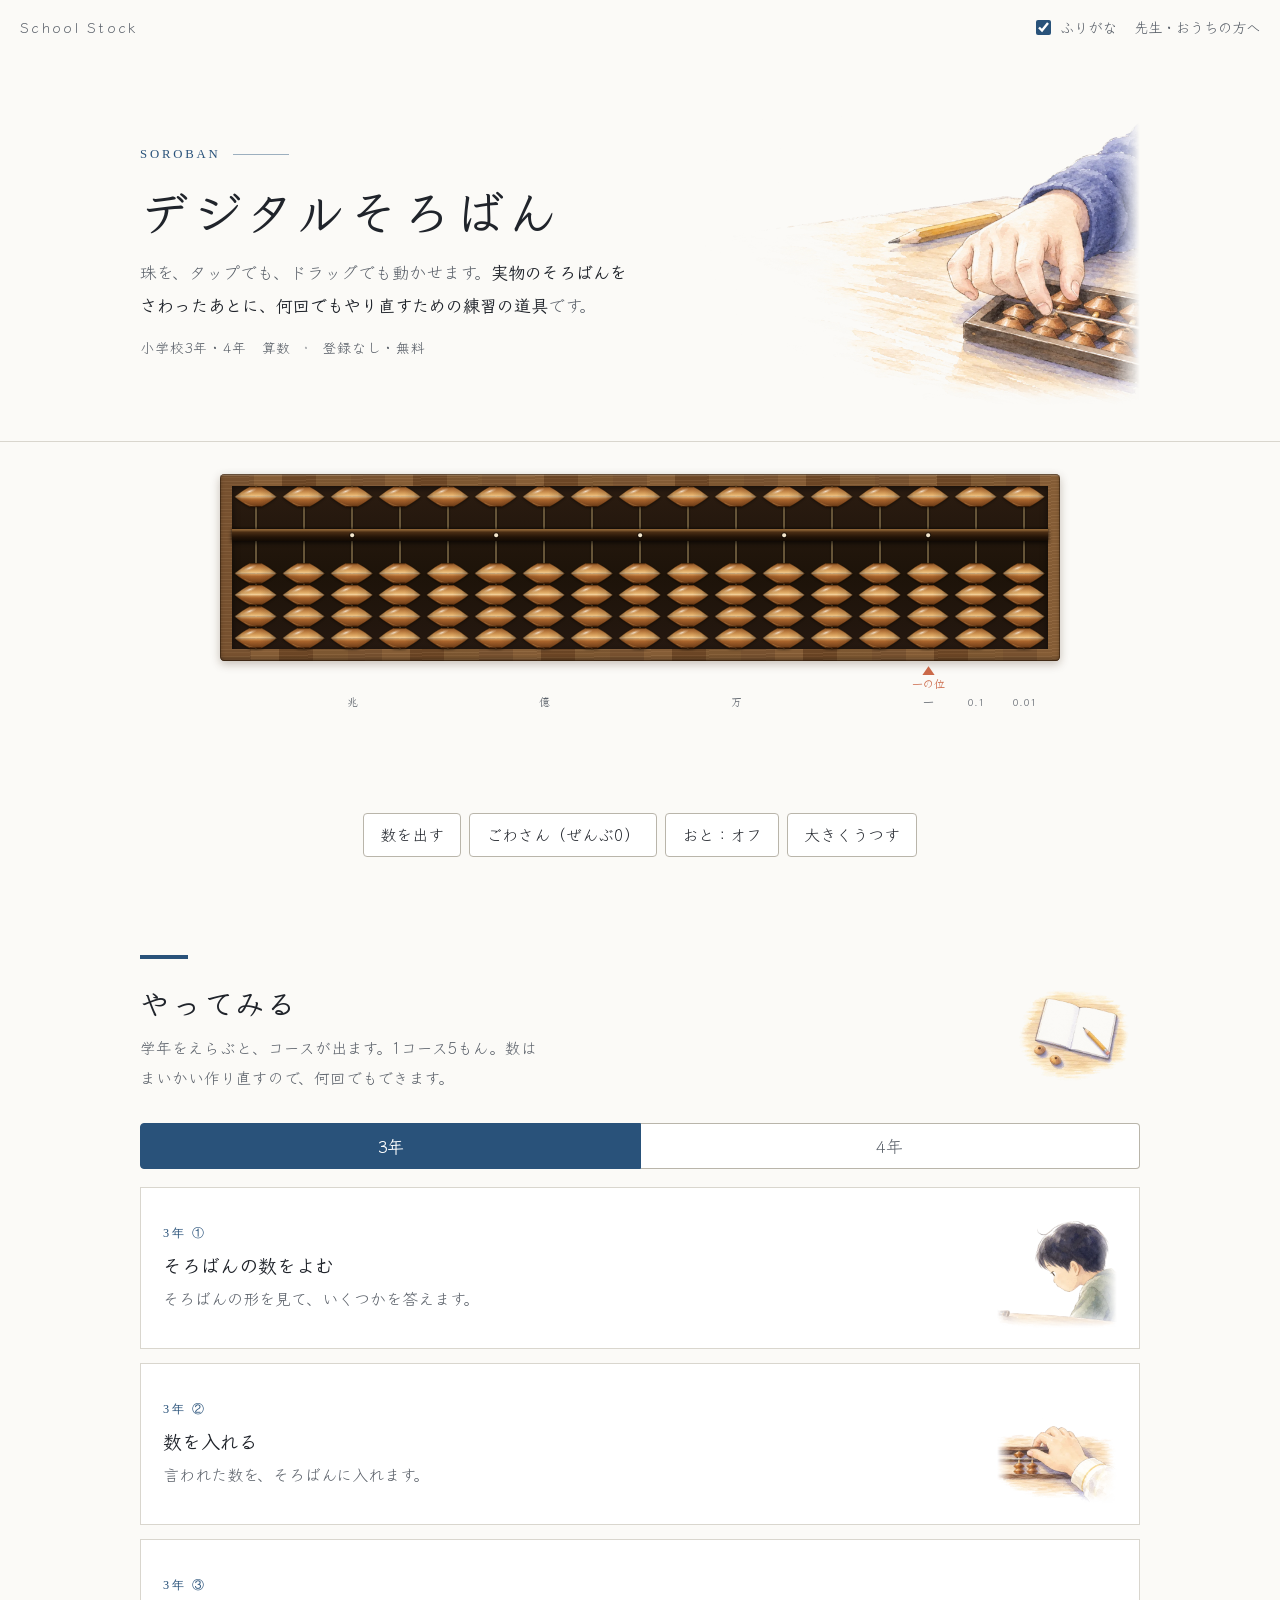
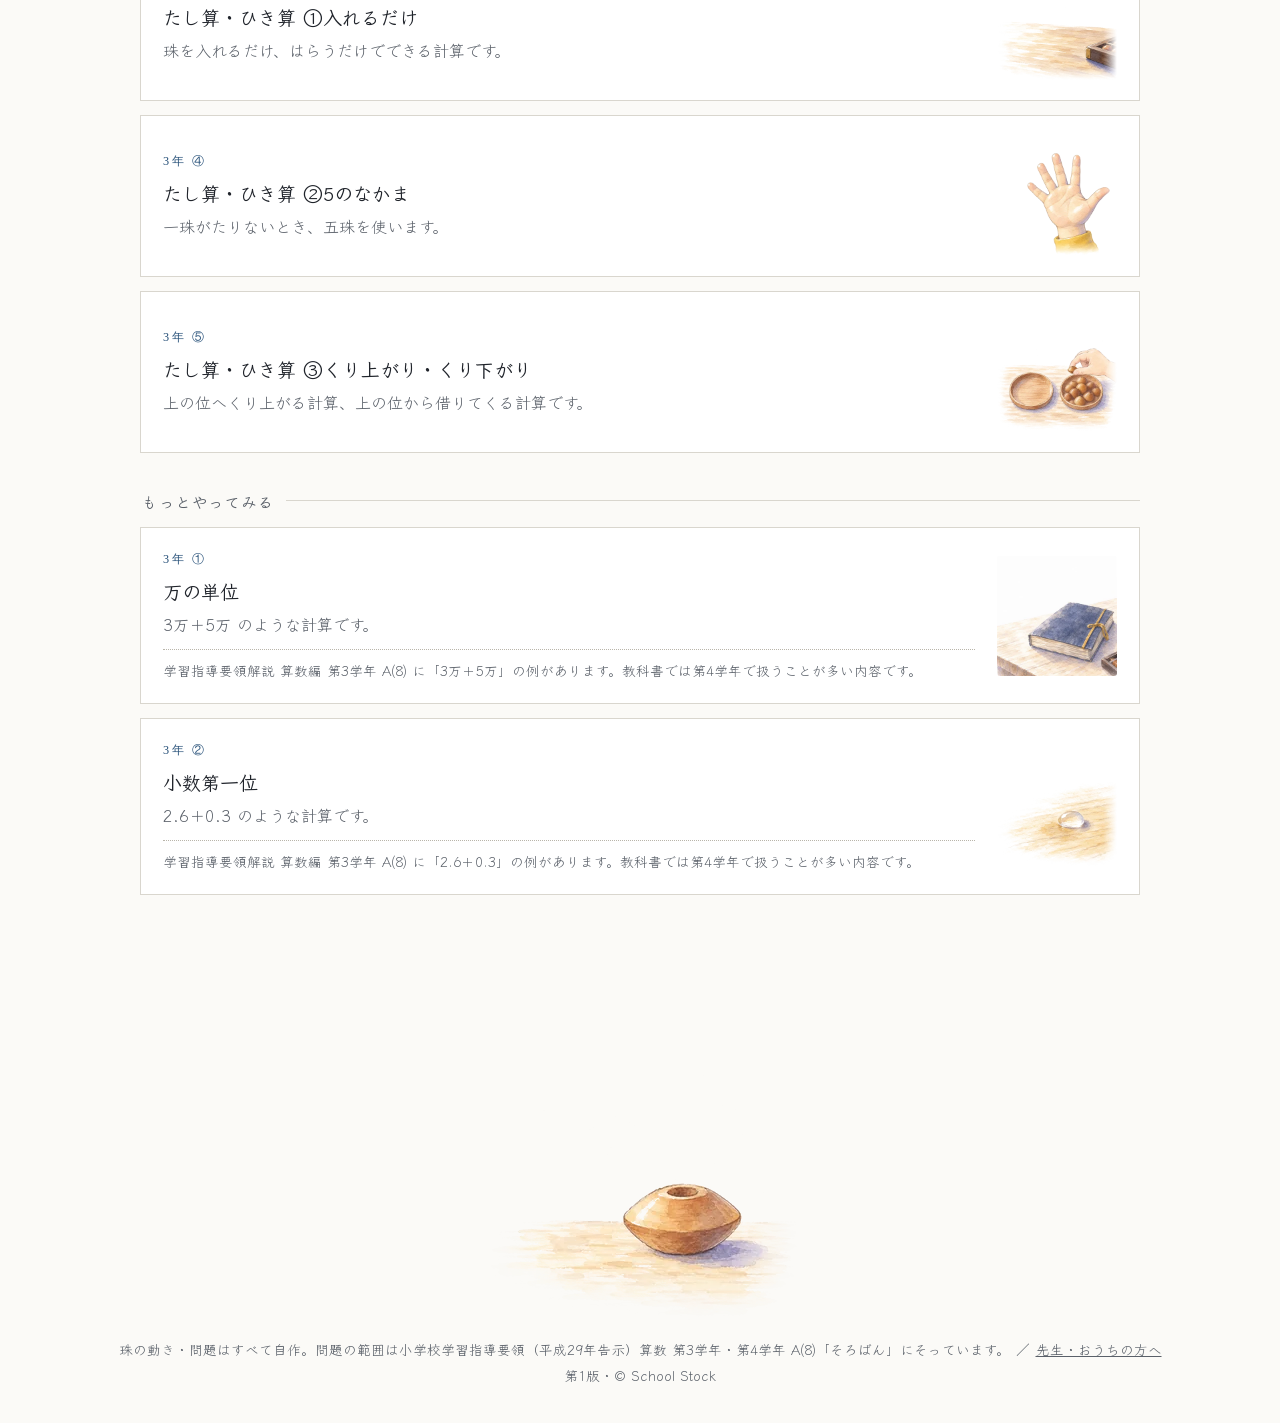
==== commit 6ebef7a6: "問題を解いているあいだは、盤と問題を1つの塊にする もとは盤の下端から問題文まで664pxあり、スマホ（縦844px）では 盤と問題が同時に見えなかった。珠を1つ動かすたびに660px往復していた。 " ====
--- a/index.html
+++ b/index.html
@@ -8,9 +8,9 @@
     <link rel="preconnect" href="https://fonts.googleapis.com">
     <link rel="preconnect" href="https://fonts.gstatic.com" crossorigin>
     <link href="https://fonts.googleapis.com/css2?family=Klee+One:wght@400;600&display=swap" rel="stylesheet">
-    <link rel="stylesheet" href="assets/styles.css?v=2">
-    <link rel="stylesheet" href="assets/soroban.css?v=2">
-    <link rel="stylesheet" href="assets/drill.css?v=2">
+    <link rel="stylesheet" href="assets/styles.css?v=3">
+    <link rel="stylesheet" href="assets/soroban.css?v=3">
+    <link rel="stylesheet" href="assets/drill.css?v=3">
   </head>
   <body>
 
@@ -84,7 +84,7 @@
         </div>
       </section>
 
-      <section class="board-sec">
+      <section class="board-sec" id="boardSec">
       <div class="soroban-wrap" id="sorobanWrap">
         <div class="soroban" id="soroban">
           <div class="board">
@@ -114,6 +114,7 @@
         <button type="button" class="btn stage-exit" id="stageExit">もどる</button>
       </div>
       </section>
+      <div id="boardHome" hidden></div>
 
       <section class="drill block" id="drill" aria-labelledby="drillTitle">
        <div class="wrap">
@@ -145,6 +146,9 @@
             <input id="ansBox" type="text" inputmode="decimal" autocomplete="off" autocapitalize="off" spellcheck="false" enterkeyhint="done" placeholder="数を打つ">
           </div>
 
+          <!-- 問題を解いているあいだ、そろばんの節がここへ引っ越してくる -->
+          <div class="board-slot" id="boardSlot"></div>
+
           <div class="quiz-tools">
             <button type="button" class="btn primary" id="checkBtn">こたえあわせ</button>
             <button type="button" class="btn" id="hintBtn">ヒントを見る</button>
@@ -165,10 +169,10 @@
       <p>第1版・© School Stock</p>
     </footer>
 
-    <script src="assets/abacus.js?v=2"></script>
-    <script src="assets/sound.js?v=2"></script>
-    <script src="assets/soroban.js?v=2"></script>
-    <script src="data/courses.js?v=2"></script>
-    <script src="assets/drill.js?v=2"></script>
+    <script src="assets/abacus.js?v=3"></script>
+    <script src="assets/sound.js?v=3"></script>
+    <script src="assets/soroban.js?v=3"></script>
+    <script src="data/courses.js?v=3"></script>
+    <script src="assets/drill.js?v=3"></script>
   </body>
 </html>
--- a/assets/drill.css
+++ b/assets/drill.css
@@ -183,3 +183,44 @@
   word-break: auto-phrase; text-wrap: pretty;
 }
 .why-note strong { font-weight: 600; }
+
+/* ===== 問題を解いているあいだの画面 =====
+   盤を問題の中へ引っ越しさせ、問い→盤→こたえあわせ を1つの塊にする。
+   もとは盤の下端から問題文まで664pxあり、スマホ（844px）では同時に見えなかった。 */
+body.in-quiz .hero,
+body.in-quiz .sec-head,
+body.in-quiz .grade-tabs { display: none; }
+body.in-quiz .drill.block { padding-top: 28px; border-top: none; }
+
+/* 引っ越してきた盤は、上下を細い罫で区切って「ここが道具」と分かるようにする */
+.board-slot .board-sec {
+  margin: 14px 0 16px;
+  padding: 16px 0 14px;
+  border-top: 1px solid var(--line);
+  border-bottom: 1px solid var(--line);
+}
+/* 伏せてある数の席は、解いているあいだは小さめに（空白が穴に見えないように） */
+.board-slot .readout { margin-top: 2px; }
+.board-slot .readout .num { font-size: 1.5rem; }
+.board-slot .readout .kanji { font-size: 0.85rem; }
+
+/* 解いているあいだ、盤のボタンは脇役にする。
+   「ごわさん」は問題中は使わない（もとの形に戻すのは「もういちど」）ので隠す。 */
+.board-slot .board-tools { margin-top: 4px; gap: 6px; }
+.board-slot .board-tools .btn {
+  min-height: 36px; padding: 0 12px; font-size: 0.85rem;
+  border-color: var(--line);
+}
+.board-slot #clearBtn { display: none; }
+/* 「大きくうつす」は先生が前で見せる道具。解いているあいだは出さない
+   （コースをえらぶ画面にはいつでもある） */
+.board-slot #stageBtn { display: none; }
+
+/* 問いは大きく、上に置く */
+body.in-quiz .quiz-head { margin-bottom: 10px; }
+body.in-quiz .quiz-course { margin-top: 0; }
+
+@media (max-width: 600px) {
+  body.in-quiz .drill.block { padding-top: 18px; }
+  .board-slot .board-sec { margin: 10px 0 12px; padding: 12px 0 10px; }
+}
